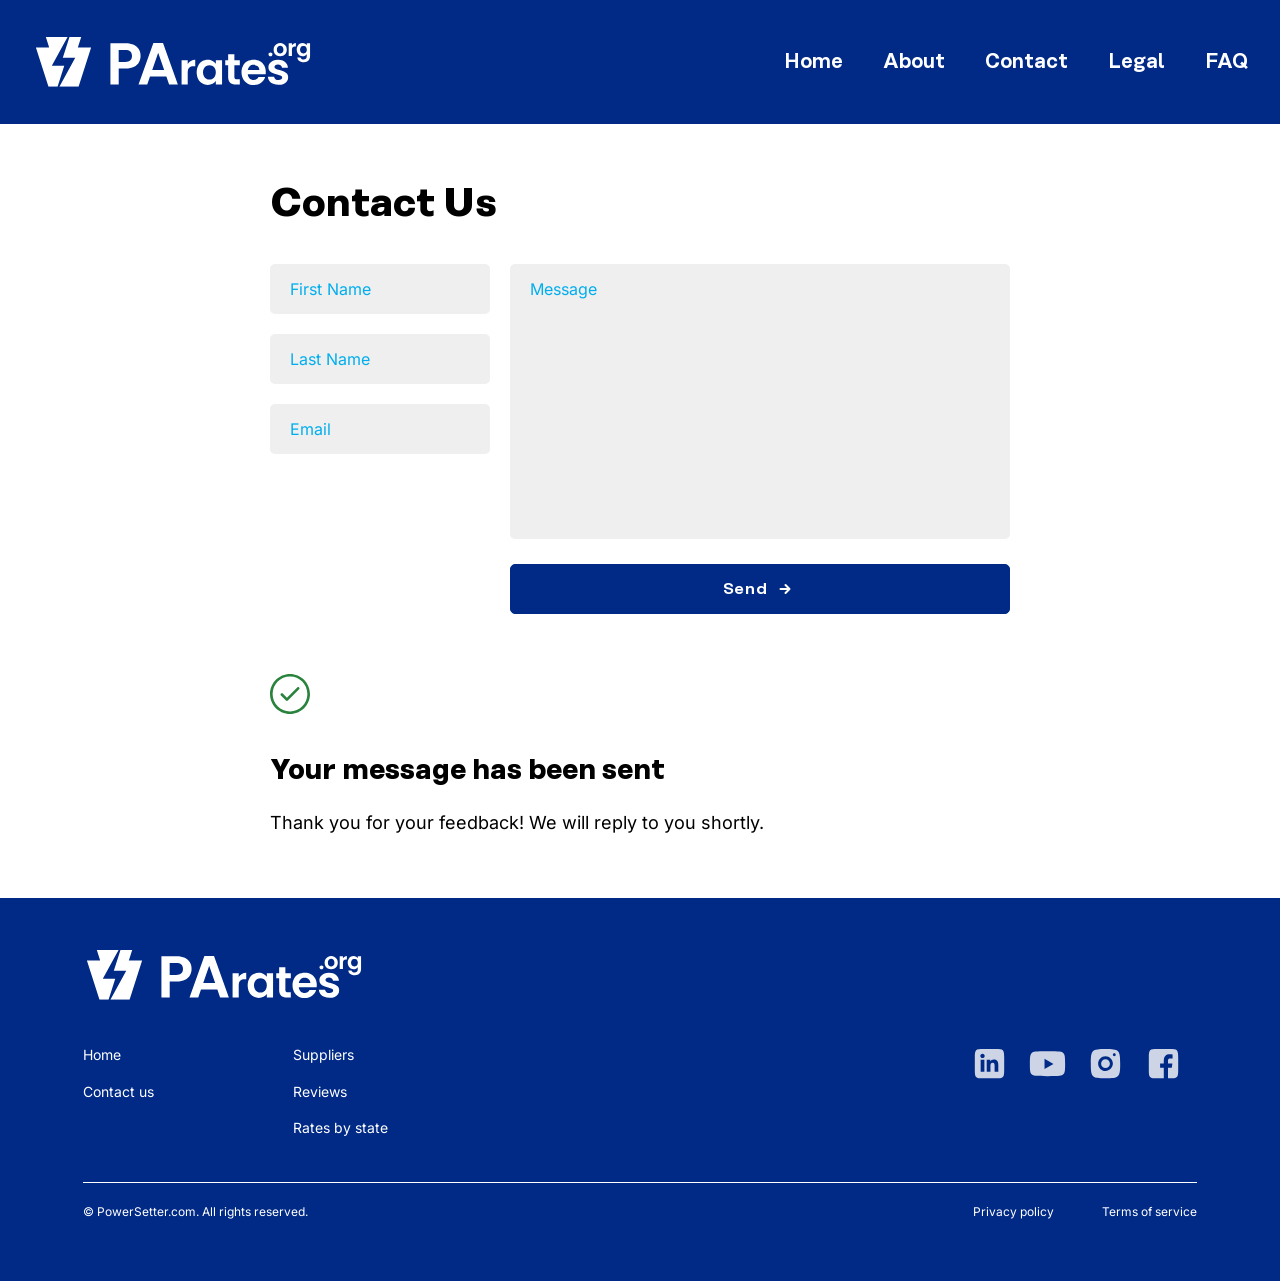
==== dest/contact-us.html @ 23258434 "other pages" ====
<!DOCTYPE html>
<html lang="ru" dir="ltr">
  <head>
    <meta charset="UTF-8">
    <meta name="viewport" content="width=device-width, initial-scale=1.0, maximum-scale=1.0, user-scalable=0">
    <meta name="theme-color" content="#fff">
    <title>Contact Us | PArates</title>
    <link href="styles/app.css" rel="stylesheet">
  </head>
  <body>
    <header class="header">
      <div class="container header__container">
        <div class="header__row"><a class="header__logo" href="./"><img class="header__logo-img" src="img/icons/logo-light.svg" width="174" height="55" alt="Parates"></a>
          <nav class="header__nav" aria-label="Main navigation">
            <ul class="header__nav-list">
              <li class="header__nav-item"><a class="header__nav-link" href="#">Home</a></li>
              <li class="header__nav-item"><a class="header__nav-link" href="#about">About</a></li>
              <li class="header__nav-item"><a class="header__nav-link" href="#contact">Contact</a></li>
              <li class="header__nav-item"><a class="header__nav-link" href="#legal">Legal</a></li>
              <li class="header__nav-item"><a class="header__nav-link" href="#faq">FAQ</a></li>
            </ul>
          </nav>
          <button class="btn btn--reset btn--burger header__burger" aria-label="Toggle menu"></button>
        </div>
        <div class="header__overlay"></div>
      </div>
    </header>
    <div class="page-container container">
      <div class="feedback">
        <h1 class="feedback__title">Contact Us</h1>
        <form class="form feedback__form" action="/.php" method="POST">
          <div class="feedback__form-body">
            <div class="feedback__form-left">
              <label class="input">
                <input class="input__cell" type="text" name="first-name" value="">
                <div class="input__label">First Name</div>
              </label>
              <label class="input">
                <input class="input__cell" type="text" name="last-name" value="">
                <div class="input__label">Last Name</div>
              </label>
              <label class="input">
                <input class="input__cell" type="text" name="email">
                <div class="input__label">Email</div>
              </label>
            </div>
            <div class="feedback__form-right">
              <label class="input">
                <textarea class="input__cell" cols="3" rows="13" name="msg"></textarea>
                <div class="input__label">Message</div>
              </label>
              <button class="btn btn--accent btn--arrow-right" type="submit" aria-label="Send form">Send</button>
            </div>
          </div>
        </form>
        <div class="feedback__status"><img class="feedback__status-icon" src="img/icons/form-status-success.svg" width="40" height="40" alt="Success!">
          <h3 class="feedback__status-title">Your message has been sent</h3>
          <div class="feedback__status-text">Thank you for your feedback! We will reply to you shortly.</div>
        </div>
      </div>
    </div>
    <footer class="footer">
      <div class="container footer__container"><a class="footer__logo" href="#"><img src="img/icons/logo-light.svg" width="174" height="55" alt="Parates"></a>
        <div class="footer__main">
          <div class="footer__col">
            <nav class="footer__nav" aria-label="Main navigation">
              <ul>
                <li><a href="#">Home</a></li>
                <li><a href="#">Suppliers</a></li>
                <li><a href="#">Contact us</a></li>
                <li><a href="#">Reviews</a></li>
                <li><a href="#">Rates by state</a></li>
              </ul>
            </nav>
          </div>
          <div class="footer__col">
            <div class="footer__social social social--light"><a class="social__link social__link--ln" href="#ln" target="_blank" title="Go to LinkedIn"></a><a class="social__link social__link--yb" href="#yb" target="_blank" title="Go to YouTube"></a><a class="social__link social__link--inst" href="#inst" target="_blank" title="Go to Instagram"></a><a class="social__link social__link--fb" href="#fb" target="_blank" title="Go to Facebook"></a></div>
          </div>
        </div>
        <div class="footer__copy">
          <div class="footer__copy-col">
            <p>© PowerSetter.com. All rights reserved.</p>
          </div>
          <div class="footer__copy-col"><a href="privacy-policy.html">Privacy policy</a><a href="terms.html">Terms of service</a></div>
        </div>
      </div>
    </footer>
    <script src="scripts/main.js"></script>
  </body>
</html>
---- dest/styles/app.css ----
:root {
  --color-white-solid: #fff;
  --color-azure-26: #002a86;
  --color-yellow-50-120: rgba(255, 206, 0, 0.12);
  --color-yellow-50-0: rgba(255, 206, 0, 0);
  --color-white--120: rgba(255, 255, 255, 0.12);
  --color-white--360: rgba(255, 255, 255, 0.36);
  --color-white--750: rgba(255, 255, 255, 0.75);
  --color-yellow-50: #ffce00;
  --color-grey-11: #1b1b1b;
  --color-azure-31: #1a3d86;
  --color-white--850: rgba(255, 255, 255, 0.85);
  --color-grey-17: #2b2b2b;
  --color-grey-33: #555;
  --color-grey-96: #f5f5f5;
  --color-grey-91: #e8e8e8;
  --color-azure-26-80: rgba(0, 42, 134, 0.08);
  --color-spring-green-44-100: rgba(58, 166, 85, 0.1);
  --color-spring-green-44: #3aa655;
  --color-grey-40: #666;
  --color-azure-17: #0b1e4b;
  --color-white--920: rgba(255, 255, 255, 0.92);
  --color-black--100: rgba(0, 0, 0, 0.1);
  --color-yellow-50-160: rgba(255, 206, 0, 0.16);
  --color-orange-41: #d19b00;
  --color-white--180: rgba(255, 255, 255, 0.18);
  --color-white--900: rgba(255, 255, 255, 0.9);
  --color-orange-48: #f5b400;
  --resolution-blue: #002a86;
  --green-energy: #3aa655;
  --colorcharcoal: #2b2b2b;
  --keystone-gold: #ffce00;
  --font-family: "Inter", sans-serif;
  --second-family: "Rational Text", sans-serif;
  --third-family: "Rational Display", sans-serif;
}

@font-face {
  font-display: swap;
	font-family: 'Inter';
	font-style: normal;
	font-weight: 400;
	src: url('../fonts/inter/inter-regular.woff2') format('woff2'),
		url('../fonts/inter/inter-regular.ttf') format('truetype');
}

@font-face {
  font-display: swap;
	font-family: 'Inter';
	font-style: normal;
	font-weight: 600;
	src: url('../fonts/inter/inter-semibold.woff2') format('woff2'),
		url('../fonts/inter/inter-semibold.ttf') format('truetype');
}

@font-face {
  font-display: swap;
	font-family: 'Inter';
	font-style: normal;
	font-weight: 700;
	src: url('../fonts/inter/inter-bold.woff2') format('woff2'),
		url('../fonts/inter/inter-bold.ttf') format('truetype');
}

@font-face {
  font-display: swap;
	font-family: 'Rational Text';
	font-style: normal;
	font-weight: 200;
	src: url('../fonts/rational-text/rational-text-extralight.woff2') format('woff2'),
		url('../fonts/rational-text/rational-text-extralight.ttf') format('truetype');
}

@font-face {
  font-display: swap;
	font-family: 'Rational Text';
	font-style: normal;
	font-weight: 300;
	src: url('../fonts/rational-text/rational-text-light.woff2') format('woff2'),
		url('../fonts/rational-text/rational-text-light.ttf') format('truetype');
}

@font-face {
  font-display: swap;
	font-family: 'Rational Text';
	font-style: normal;
	font-weight: 400;
	src: url('../fonts/rational-text/rational-text-book.woff2') format('woff2'),
		url('../fonts/rational-text/rational-text-book.ttf') format('truetype');
}

@font-face {
  font-display: swap;
	font-family: 'Rational Text';
	font-style: normal;
	font-weight: 500;
	src: url('../fonts/rational-text/rational-text-medium.woff2') format('woff2'),
		url('../fonts/rational-text/rational-text-medium.ttf') format('truetype');
}

@font-face {
  font-display: swap;
	font-family: 'Rational Text';
	font-style: normal;
	font-weight: 600;
	src: url('../fonts/rational-text/rational-text-semibold.woff2') format('woff2'),
		url('../fonts/rational-text/rational-text-semibold.ttf') format('truetype');
}

@font-face {
  font-display: swap;
	font-family: 'Rational Display';
	font-style: normal;
	font-weight: 500;
	src: url('../fonts/rational-display/rational-display-medium.woff2') format('woff2'),
		url('../fonts/rational-display/rational-display-medium.ttf') format('truetype');
}

@font-face {
  font-display: swap;
	font-family: 'Rational Display';
	font-style: normal;
	font-weight: 600;
	src: url('../fonts/rational-display/rational-display-semibold.woff2') format('woff2'),
		url('../fonts/rational-display/rational-display-semibold.ttf') format('truetype');
}

@font-face {
  font-display: swap;
	font-family: 'Rational Display';
	font-style: normal;
	font-weight: 700;
	src: url('../fonts/rational-display/rational-display-bold.woff2') format('woff2'),
		url('../fonts/rational-display/rational-display-bold.ttf') format('truetype');
}

html {
  line-height: 1.15;
  -webkit-text-size-adjust: 100%;
}

body {
  margin: 0;
}

h1 {
  font-size: 2em;
  margin: .67em 0;
}

hr {
  box-sizing: content-box;
  height: 0;
  overflow: visible;
}

a {
  background-color: transparent;
}

abbr[title] {
  border-bottom: none;
  text-decoration: underline dotted;
}

b,strong {
  font-weight: bolder;
}

small {
  font-size: 87%;
}

sub,sup {
  font-size: 75%;
  line-height: 0;
  position: relative;
  vertical-align: baseline;
}

sub {
  bottom: -.25em;
}

sup {
  top: -.5em;
}

img {
  border-style: none;
}

button,input,optgroup,select,textarea {
  font-family: inherit;
  font-size: 100%;
  line-height: 1.15;
  margin: 0;
}

button,input {
  overflow: visible;
}

button,select {
  text-transform: none;
}

[type="button"],[type="reset"],[type="submit"],button {
  -webkit-appearance: button;
}

[type="button"]::-moz-focus-inner,[type="reset"]::-moz-focus-inner,[type="submit"]::-moz-focus-inner,button::-moz-focus-inner {
  border-style: none;
  padding: 0;
}

[type="button"]:-moz-focusring,[type="reset"]:-moz-focusring,[type="submit"]:-moz-focusring,button:-moz-focusring {
  outline: 1px dotted ButtonText;
}

fieldset {
  padding: .35em .75em .625em;
}

legend {
  box-sizing: border-box;
  color: inherit;
  display: table;
  max-width: 100%;
  white-space: normal;
  padding: 0;
}

progress {
  vertical-align: baseline;
}

textarea {
  overflow: auto;
}

[type="checkbox"],[type="radio"] {
  box-sizing: border-box;
  padding: 0;
}

[type="number"]::-webkit-inner-spin-button,[type="number"]::-webkit-outer-spin-button {
  height: auto;
}

[type="search"] {
  -webkit-appearance: textfield;
  outline-offset: -2px;
}

[type="search"]::-webkit-search-decoration {
  -webkit-appearance: none;
}

::-webkit-file-upload-button {
  -webkit-appearance: button;
  font: inherit;
}

summary {
  display: list-item;
}

* {
  box-sizing: border-box;
}

details,main {
  display: block;
}

code,kbd,pre,samp {
  font-family: monospace, monospace;
  font-size: 1em;
}

[hidden],template {
  display: none;
}

a,button {
  -webkit-tap-highlight-color: transparent;
}

.link,a {
  text-decoration: underline;
  text-decoration-color: transparent;
  text-underline-offset: 8px;
  transition: .15s;
}

.link:hover,a:hover {
}

body {
  font-family: var(--second-family);
  color: #000;
  font-weight: 400;
  font-size: 16px;
  line-height: 1.3;
  background: #fff;
	/* overflow-x: hidden */
  display: flex;
  flex-direction: column;
  min-height: 100vh;
}

.h1,.h2,.h3,.h4,.h5,h1,h2,h3,h4,h5 {
  color: #000;
  font-family: var(--third-family);
  font-weight: 700;
  margin-top: 0;
}

.h1,h1 {
  font-weight: 600;
  font-size: 26px;
  line-height: 1;
  margin: 0 0 24px;
}

.h2,h2 {
  font-size: 24px;
  line-height: 1.1;
  margin: 0 0 20px;
}

.h3,h3 {
  font-size: 20px;
  line-height: 1.2;
  margin: 0 0 24px;
}

.h4,h4 {
  font-size: 24px;
  line-height: 1.1;
  margin: 0 0 16px;
}

.page-head {
  text-align: center;
  margin-bottom: 32px;
}

.page-head__title {
  font-weight: 700;
  font-size: 24px;
  margin-bottom: 0;
}

.page-head__text {
  font-family: var(--font-family);
  font-size: 14px;
  line-height: 1.8;
  max-width: 700px;
  margin-right: auto;
  margin-bottom: 0;
  margin-left: auto;
  margin-top: 20px;
}

.text,p {
  font-weight: 400;
  font-size: 14px;
  line-height: 1.5;
  margin: 16px 0;
}

ul:not([class]) {
  font-weight: 400;
  font-size: 16px;
  line-height: 1.8;
}

b,strong {
  font-weight: 700;
}

.text-uppercace {
  text-transform: uppercase;
}

.text-center {
  text-align: center;
}

.text-lg-center {
}

.container {
  margin-right: auto;
  margin-left: auto;
  padding: 0 10px;
  max-width: 1178px;
}

.wrapper {
  overflow: hidden;
}

.page-container {
  width: 100%;
  flex: 1 1 auto;
  display: flex;
  flex-direction: column;
}

.main-aside-container {
  margin: 20px 0 80px;
}

.main-block {
  width: 100%;
}

.aside {
  min-width: 212px;
  max-width: 212px;
  margin-left: 102px;
}

.btn {
  font-family: var(--second-family);
  color: var(--color-white-solid);
  font-weight: 600;
  font-size: 13px;
  letter-spacing: 0.04em;
  white-space: nowrap;
  line-height: unset;
  position: relative;
  text-decoration: none;
  background: transparent;
  display: inline-flex;
  align-items: center;
  justify-content: center;
  padding: 0 20px;
  min-height: 50px;
  transition: .2s;
  border-radius: 5px;
  outline: 0;
  cursor: pointer;
  user-select: none;
  border: 1px solid var(--color-white-solid);
}

.btn:hover {
}

.btn--reset {
  margin: 0;
  padding: 0;
  outline: 0;
  border: 0;
  min-height: 1px;
  border-radius: 0;
  background-color: transparent;
  cursor: pointer;
}

.btn--accent {
  color: var(--color-white-solid);
  background: var(--color-azure-26);
  border-color: var(--color-azure-26);
  box-shadow: 0 3px 8px 0 rgba(0, 0, 0, 0);
}

.btn--accent:hover {
}

.btn--accent.btn--arrow-right:after {
  background-image: url('../img/icons/arrow-right-light.svg');
}

.btn--burger:before {
  content: '';
  width: 24px;
  height: 24px;
  min-width: 24px;
  background-repeat: no-repeat;
  background-position: center;
  background-size: contain;
}

.btn--arrow-right:after {
  content: '';
  width: 24px;
  height: 24px;
  min-width: 24px;
  background-repeat: no-repeat;
  background-position: center;
  background-size: contain;
  margin-left: 6px;
}

.btn--burger:before {
  background-image: url('../img/icons/burger.svg');
}

.btns-spacer {
  display: flex;
  flex-wrap: wrap;
  margin-bottom: -12px;
}

.btns-spacer > * {
  margin-right: 12px;
  margin-bottom: 12px;
}

.form__group {
  display: flex;
  flex-wrap: wrap;
  gap: 0 16px;
}

.form__group > * {
  width: calc(50% - 10px);
}

.form__send {
  width: 100%;
  min-height: 64px;
}

.form__footer {
  margin-top: 24px;
}

.input {
  font-family: var(--font-family);
  margin-bottom: 20px;
  display: block;
  position: relative;
}

.input__label {
  color: #999;
  font-weight: 400;
  font-size: 16px;
  line-height: 1.2;
  display: inline-block;
  position: absolute;
  top: 16px;
  left: 20px;
  transition: .2s;
}

.input__cell {
  position: relative;
  font-family: var(--font-family);
  color: #000;
  font-weight: 400;
  font-size: 16px;
  line-height: 1.2;
  background: #efefef;
  border-radius: 5px;
  min-height: 50px;
  padding-right: 20px;
  padding-left: 20px;
  padding-top: 16px;
  width: 100%;
  transition: .2s;
  resize: none;
  border: none;
  outline: none;
}

.input__cell:focus ~ .input__label {
  color: var(--color-azure-26);
  font-size: 10px;
  top: 11px;
}

.input__cell:focus::placeholder {
  color: transparent;
}

textarea.input__cell {
  padding-top: 24px;
}

.input-has-value .input__label {
  color: var(--color-azure-26);
  font-size: 10px;
  top: 11px;
}

.list-reset {
  list-style: none;
  padding: 0;
  margin: 0;
}

.overflow-hidden {
  overflow: hidden;
}

.visibility-hidden {
  visibility: hidden;
}

img {
  display: block;
  max-width: 100%;
  width: auto;
  height: auto;
}

.img-cover {
  position: absolute;
  top: 0;
  left: 0;
  width: 100%;
}

.img-cover--wrap {
  overflow: hidden;
  position: relative;
}

.hide-xl-down {
}

.hide-xl-only {
}

.hide-lg-down {
}

.hide-lg-up {
}

.hide-md-down {
}

.hide-md-up {
}

.hide-sm-down {
}

.hide-sm-only {
}

.social {
  display: flex;
}

.social__link {
  display: inline-flex;
  align-items: center;
  margin-right: 10px;
  opacity: .8;
  transition: .2s;
}

.social__link:hover {
}

.social__link:before {
  content: '';
  background-repeat: no-repeat;
  background-position: center;
  background-size: contain;
  width: 48px;
  height: 48px;
  min-width: 48px;
}

.social__link--ln:before {
}

.social__link--yb:before {
}

.social__link--inst:before {
}

.social__link--fb:before {
}

.social--light .social__link--ln:before {
  background-image: url('../img/icons/social/ln.svg');
}

.social--light .social__link--yb:before {
  background-image: url('../img/icons/social/yb.svg');
}

.social--light .social__link--inst:before {
  background-image: url('../img/icons/social/inst.svg');
}

.social--light .social__link--fb:before {
  background-image: url('../img/icons/social/fb.svg');
}

.section {
  position: relative;
  margin: 20px 0;
}

.section:first-child {
  margin-top: 0;
}

.section:last-child {
  margin-bottom: 20px;
}

.section__head {
  text-align: center;
  margin-bottom: 32px;
}

.section__title {
  margin-bottom: 0;
}

.section__text {
  font-size: 14px;
  margin: 12px 0 0;
}

.section--banner {
  position: relative;
  top: 0;
  left: 50%;
  transform: translateX(-50%);
  width: 100vw;
  overflow: hidden;
  margin-bottom: 0;
}

.section--banner:first-child {
  margin-top: -88px;
}

.section--banner + .section--bg-blue {
  margin-top: 0;
}

.section--bg-blue,.section--bg-gray,.section--bg-yellow {
  padding: 40px 0;
}

.section--bg-blue:before,.section--bg-gray:before,.section--bg-yellow:before {
  content: '';
  width: 100vw;
  height: 100%;
  position: absolute;
  top: 0;
  left: 50%;
  transform: translateX(-50%);
  z-index: -1;
}

.section--bg-blue .section__text,.section--bg-blue .section__title {
  color: #fff;
}

.section--bg-blue:before {
  background: var(--color-azure-26);
}

.section--bg-gray:before {
  background: #f1f1f1;
}

.section--bg-yellow:before {
  background: #ffdb44;
}

.fadeIn {
  animation: fadeIn .2s;
  display: block;
}

@keyframes fadeIn {
  0% {
    opacity: 0;
  }

  100% {
    opacity: 1;
  }
}

.header {
  background: #002A86;
  position: relative;
  z-index: 99;
  padding: 20px 0;
  margin-bottom: 32px;
}

.header__container {
  max-width: 1680px;
}

.header__row {
  display: flex;
  align-items: center;
  justify-content: space-between;
  min-height: 48px;
}

.header__logo {
  display: block;
  min-width: 160px;
  max-width: 160px;
}

.header__nav {
  right: 10px;
  top: 60px;
}

.header__nav-list {
  list-style: none;
  padding: 0;
  margin: 0;
}

.header__nav-item {
  border-bottom: 1px solid rgba(158, 168, 175, .2);
}

.header__nav-item:last-child {
  margin: 0;
  border: none;
}

.header__nav-link {
  color: #000;
  font-weight: 600;
  font-size: 16px;
  display: inline-flex;
  align-items: center;
  min-height: 48px;
}

.header__nav-link:hover {
}

.header__burger {
  width: 40px;
  height: 40px;
}

.header__overlay {
  position: fixed;
  top: 0;
  right: 0;
  bottom: 0;
  left: 0;
  background: rgba(0, 0, 0, .4);
  display: none;
  opacity: 0;
}

.header__overlay.is-show {
}

.header-mobile-menu .header__nav {
}

body.home .header {
  background: transparent;
  margin-bottom: 0;
}

.home-banner {
  padding: 60px 0;
  display: flex;
  flex-direction: column;
  justify-content: flex-end;
}

.home-banner::before {
  content: '';
  width: 100%;
  height: 100%;
  position: absolute;
  top: 0;
  left: 0;
  background: rgba(0, 0, 0, .8);
  z-index: -1;
}

.home-banner__img {
  position: absolute;
  top: 0;
  left: 50%;
  transform: translateX(-50%);
  width: 100%;
  height: 100%;
  object-fit: cover;
  z-index: -2;
}

.home-banner__body {
  padding-top: 88px;
}

.home-banner__caption {
  font-family: var(--third-family);
  color: var(--color-white-solid);
  font-weight: 600;
  font-size: 12px;
  letter-spacing: 0.09em;
  text-transform: uppercase;
  text-align: center;
  margin-bottom: 8px;
}

.home-banner__caption span {
  color: var(--color-yellow-50);
}

.home-banner__title {
  color: var(--color-white-solid);
  text-align: center;
  max-width: 710px;
  margin: 0 auto;
}

.home-banner__title span {
  color: var(--color-yellow-50);
}

.home-banner__text {
  font-family: var(--third-family);
  color: var(--color-white-solid);
  font-weight: 600;
  font-size: 16px;
  text-align: center;
  margin: 32px 0 0;
}

.home-banner__text span {
  color: var(--color-yellow-50);
}

.home-banner__form {
  background: var(--color-white-solid);
  border-radius: 14px;
  padding: 16px 20px 20px;
  max-width: 440px;
  margin: 60px auto 0;
}

.home-banner__form .input {
  width: 100%;
  margin: 0;
}

.home-banner__form-group {
  display: flex;
}

.home-banner__form-input {
  border-radius: 14px 0 0 14px;
}

.home-banner__form-submit {
  font-size: 16px;
  letter-spacing: 0.03em;
  border-radius: 0 14px 14px 0;
  padding: 0 16px;
}

.home-banner__form-caption {
  font-weight: 300;
  font-size: 13px;
  line-height: 1.5;
  text-align: center;
  max-width: 333px;
  margin: 18px auto 0;
}

.home-steps {
  font-family: var(--second-family);
}

.home-steps__wrapper {
  position: relative;
  background: var(--color-white-solid);
  padding: 24px;
  border-radius: 14px;
}

.home-steps__wrapper::before {
  content: '';
  width: 2px;
  background-position: center;
  background-repeat: repeat;
  background-size: contain;
  background: url('../img/content/home-steps/line-vertical.svg');
  position: absolute;
  left: 50%;
  top: 24px;
  bottom: 24px;
  transform: translateX(-50%);
  z-index: 1;
}

.home-steps__row {
  display: flex;
  flex-wrap: wrap;
  margin-right: -24px;
  margin-left: -24px;
  margin-bottom: -32px;
}

.home-steps__card {
  position: relative;
  z-index: 1;
  width: 100%;
  padding: 0 24px;
  margin-bottom: 32px;
}

.home-steps__card-inner {
  background: #f4f4f4;
  border-radius: 10px;
  height: 100%;
  padding: 10px 10px 10px 20px;
  display: flex;
  align-items: center;
}

.home-steps__card-icon--wrap {
  min-width: 36px;
  max-width: 36px;
  margin-right: 20px;
}

.home-steps__card-name {
  font-family: var(--third-family);
  font-weight: 600;
  font-size: 18px;
  line-height: 1;
}

.home-steps__card-text {
  font-size: 16px;
  margin-top: 8px;
}

.home-warning {
  font-family: var(--second-family);
  background: var(--color-yellow-50);
  border-radius: 28px;
  padding: 24px 32px;
  display: flex;
  align-items: center;
  justify-content: space-between;
  margin-top: 16px;
  max-width: 720px;
  margin-right: auto;
  margin-left: auto;
}

.home-warning__info {
  max-width: 540px;
}

.home-warning__name {
  font-family: var(--third-family);
  font-weight: 600;
  font-size: 18px;
  margin: 0;
}

.home-warning__text {
  font-size: 16px;
  margin: 16px 0 0;
}

.home-warning__img--wrap {
  min-width: 60px;
  max-width: 60px;
  margin-left: 32px;
}

.home-partners {
  overflow: hidden;
}

.home-partners__row {
  display: flex;
  flex-wrap: wrap;
  justify-content: center;
  margin-right: -10px;
  margin-left: -10px;
  margin-bottom: -48px;
  padding: 0 20px;
}

.home-partners__img {
  max-height: 100%;
  height: 100%;
  object-fit: contain;
}

.home-partners__img--wrap {
  width: 50%;
  max-height: 56px;
  padding: 0 10px;
  margin-bottom: 48px;
}

.home-benefits__row {
  display: flex;
  flex-wrap: wrap;
  margin-right: -10px;
  margin-left: -10px;
  margin-bottom: -12px;
}

.home-benefits__card {
  width: 100%;
  padding: 0 10px;
  margin-bottom: 12px;
}

.home-benefits__card-inner {
  background: var(--color-white-solid);
  border: 1px solid var(--color-grey-91);
  border-radius: 12px;
  padding: 20px;
  height: 100%;
  display: flex;
  align-items: flex-start;
}

.home-benefits__card-icon {
  min-width: 36px;
  max-width: 36px;
}

.home-benefits__card-icon--wrap {
  background: var(--color-azure-26-80);
  border-radius: 12px;
  display: flex;
  align-items: center;
  justify-content: center;
  margin-right: 20px;
  width: 52px;
  height: 52px;
  min-width: 52px;
}

.home-benefits__card-name {
  font-family: var(--third-family);
  font-weight: 600;
  font-size: 18px;
}

.home-benefits__card-text {
  font-weight: 400;
  font-size: 16px;
  margin: 8px 0 0;
}

.home-reviews__row {
  display: flex;
  flex-wrap: wrap;
  justify-content: center;
  margin-right: -10px;
  margin-left: -10px;
  margin-bottom: -20px;
}

.home-reviews__card {
  width: 100%;
  padding: 0 10px;
  margin-bottom: 20px;
}

.home-reviews__card-head {
  display: flex;
  gap: 8px;
  align-items: center;
  margin-bottom: 8px;
  padding-left: 44px;
}

.home-reviews__card-body {
  display: flex;
  align-items: flex-start;
}

.home-reviews__card-name {
  font-weight: 600;
  font-size: 16px;
}

.home-reviews__card-rating {
  min-width: 84px;
  max-width: 84px;
}

.home-reviews__card-ava {
  width: 100%;
  height: 100%;
  object-fit: cover;
}

.home-reviews__card-ava--wrap {
  min-width: 32px;
  max-width: 32px;
  height: 32px;
  border-radius: 10px;
  margin-right: 12px;
  background-image: url('../img/icons/no-avatar.png');
  background-position: center;
  background-repeat: no-repeat;
  background-size: 20px;
}

.home-reviews__card-content {
  background: #f1f1f1;
  border-radius: 14px;
  padding: 16px 32px 16px 12px;
}

.home-reviews__card-text {
  font-size: 16px;
}

.home-feedback {
  display: flex;
  align-items: flex-start;
  margin-top: 32px;
}

.home-feedback__img {
  transform: rotate(-8deg);
  min-width: 232px;
  max-width: 232px;
  margin: 0 auto;
}

.home-feedback__img--wrap {
  margin-top: 8px;
  transform: translateX(-50px);
  width: 100%;
  display: none;
}

.home-feedback__form {
  border-radius: 20px;
  margin-left: auto;
  margin-right: auto;
  width: 100%;
  max-width: 720px;
  overflow: hidden;
}

.home-feedback__form-body {
  background: var(--color-white-solid);
  padding: 24px;
  display: flex;
  flex-wrap: wrap;
  gap: 0 16px;
}

.home-feedback__form-body > * {
  flex: 1 1 240px;
}

.home-feedback__form-footer {
  background: #f4f4f4;
  padding: 20px;
  display: flex;
}

.home-feedback__form-footer .btn {
  font-size: 16px;
  border-radius: 14px;
  letter-spacing: 0.03em;
  margin-left: auto;
}

.home-faq__card {
  background: #f1f1f1;
  border-radius: 14px;
  padding: 28px 32px;
  margin-bottom: 12px;
}

.home-faq__card:last-child {
  margin: 0;
}

.home-faq__card-btn {
  font-family: var(--third-family);
  color: var(--color-azure-26);
  font-weight: 600;
  font-size: 18px;
  width: 100%;
  display: flex;
  justify-content: space-between;
}

.home-faq__card-btn:after {
  content: '';
  width: 20px;
  height: 20px;
  min-width: 20px;
  background: url('../img/icons/home-faq-chevron.svg') no-repeat center / contain;
  margin-left: 32px;
  transition: .2s;
}

.home-faq__card-btn:hover {
}

.home-faq__card-btn[aria-expanded="true"]:after {
  transform: rotate(180deg);
}

.home-faq__card-btn[aria-expanded="true"] ~ .home-faq__card-content {
  margin-top: 28px;
}

.home-faq__card-content {
  height: 0;
  transition: .2s;
  overflow: hidden;
}

.home-faq__card-content > * {
  margin: 20px 0;
}

.home-faq__card-content > *:last-child {
  margin-bottom: 0;
}

.home-faq__card-content > *:first-child {
  margin-top: 0;
}

.feedback {
  width: 100%;
  max-width: 740px;
}

.feedback__title {
  font-weight: 700;
  font-size: 24px;
  margin-bottom: 32px;
}

.feedback__form-body {
}

.feedback__form-left {
}

.feedback__form-right {
  width: 100%;
}

.feedback__form .input__label {
  color: #00aeed;
}

.feedback__form .input__cell:focus ~ .input__label {
  color: #00aeed;
}

.feedback__form .btn {
  font-weight: 600;
  font-size: 16px;
  width: 100%;
}

.feedback__form ~ .feedback__status {
  margin-top: 60px;
}

.feedback__status {
  font-family: var(--font-family);
}

.feedback__status-icon {
  width: 40px;
  margin-bottom: 40px;
}

.feedback__status-title {
  font-weight: 700;
  font-size: 28px;
  margin: 0;
}

.feedback__status-text {
  font-weight: 400;
  font-size: 18px;
  line-height: 1.67;
  margin: 20px 0 0;
}

.textarea {
  font-family: var(--font-family);
  margin-right: auto;
  margin-left: auto;
}

.textarea .h1,.textarea h1 {
  font-family: var(--third-family);
  font-weight: 700;
  font-size: 24px;
  margin-bottom: 32px;
}

.textarea .h2,.textarea h2 {
  font-family: var(--third-family);
  font-weight: 700;
  font-size: 18px;
  margin-top: 32px;
}

.textarea .h5,.textarea h5 {
  font-family: var(--font-family);
  font-weight: 600;
  font-size: 16px;
  margin-top: 32px;
  margin-bottom: 10px;
}

.textarea p {
  font-weight: 400;
  font-size: 14px;
  line-height: 1.8;
  margin: 10px 0;
}

.textarea p big {
  font-weight: 400;
  font-size: 18px;
  line-height: 1.67;
}

.textarea p a {
  color: #000;
  text-decoration: underline;
  text-decoration-thickness: 1px;
  text-underline-offset: 4px;
  word-wrap: break-word;
}

.textarea p a:hover {
}

.textarea ul {
  margin: 10px 0;
  padding-left: 16px;
}

.textarea ul li {
  font-weight: 400;
  font-size: 14px;
  line-height: 1.8;
  margin: 0 0 10px;
}

.textarea ul li:last-child {
  margin: 0;
}

.textarea > *:last-child {
  margin-bottom: 0;
}

.textarea > *:first-child {
  margin-top: 0;
}

.footer {
  font-family: var(--font-family);
  background: var(--color-azure-26);
  padding: 40px 0;
  margin-top: 32px;
}

.footer__logo {
  display: none;
  min-width: 226px;
  max-width: 226px;
  margin-bottom: 40px;
}

.footer__main {
}

.footer__col {
  margin-bottom: 40px;
}

.footer__col:last-child {
  margin: 0;
}

.footer__nav {
  max-width: 700px;
}

.footer__nav ul {
  list-style: none;
  padding: 0;
  margin: 0 -10px;
  display: flex;
  flex-wrap: wrap;
  justify-content: flex-end;
}

.footer__nav ul li {
  width: 50%;
  padding: 0 10px;
}

.footer__nav ul a {
  color: var(--color-white-solid);
  font-weight: 400;
  font-size: 14px;
  line-height: 1.8;
}

.footer__nav ul a:hover {
}

.footer__copy {
  display: flex;
  flex-wrap: wrap;
  align-items: center;
  justify-content: space-between;
  gap: 10px 20px;
  margin-top: 40px;
  padding-top: 20px;
  border-top: 1px solid var(--color-white-solid);
}

.footer__copy-col {
  display: flex;
  gap: 10px 48px;
}

.footer__copy-col a:not([class]),.footer__copy-col p:not([class]) {
  color: #999;
  font-size: 12px;
  margin: 0;
}

.footer__copy-col a:not([class]):hover {
}

body.home .footer {
  margin-top: 0;
}

.about-us {
  font-family: var(--font-family);
}

.about-us__title {
  font-weight: 700;
  font-size: 24px;
  margin-bottom: 32px;
}

.about-us__container {
}

.about-us__main {
  width: 100%;
  margin-right: auto;
  margin-left: auto;
}

.about-us__info p {
  font-weight: 400;
  font-size: 14px;
  line-height: 1.8;
  margin: 10px 0;
}

.about-us__info p a {
  color: #00aeed;
  text-decoration: none;
}

.about-us__info p a:hover {
}

.about-us__info > *:last-child {
  margin-bottom: 0;
}

.about-us__info > *:first-child {
  margin-top: 0;
}

.about-us__aside {
  margin: 32px 0 0;
}

.about-us__aside-title {
  font-weight: 600;
  font-size: 16px;
  line-height: 1.5;
  margin-bottom: 20px;
}

.about-us__aside-list {
  list-style: none;
  padding: 0;
  margin: 0;
}

.about-us__aside-list li {
  font-weight: 400;
  font-size: 14px;
  line-height: 1.8;
  margin-bottom: 10px;
}

.about-us__aside-list li:last-child {
  margin: 0;
}

.about-us__aside-list li a {
  color: #00aeed;
  text-decoration: none;
}

.about-us__aside-list li a:hover {
}

.contact-us {
}

.companies {
}

.companies__row {
  display: flex;
  flex-wrap: wrap;
}

.companies__card {
  flex: 1 1 350px;
  padding: 0 10px;
  margin-bottom: 20px;
}

.companies__card-inner {
  color: #000;
  background: #f6f7f9;
  height: 100%;
  border-radius: 10px;
  overflow: hidden;
  display: block;
  padding: 32px 20px 24px;
}

.companies__card-inner:hover .companies__card-btn {
  transform: translateX(12px);
}

.companies__card-logo {
  mix-blend-mode: multiply;
}

.companies__card-logo--wrap {
  max-width: 180px;
  margin: 0 0 24px;
}

.companies__card-text {
  font-family: var(--font-family);
  color: #000;
  font-size: 14px;
  line-height: 1.8;
}

.companies__card-btn {
  margin-top: 16px;
}

.companies__card-btn:after {
  margin-left: 0;
  background-image: url('../img/icons/arrow-right-blue.svg');
}

.blog {
}

.blog__row {
  display: flex;
  flex-wrap: wrap;
}

.post-card {
  flex: 1 1 350px;
  padding: 0 10px;
  margin-bottom: 20px;
}

.post-card__inner {
  color: #000;
  background: #f6f7f9;
  height: 100%;
  border-radius: 10px;
  overflow: hidden;
  display: block;
}

.post-card__inner:hover .post-card__img {
  transform: scale(1.05);
}

.post-card__inner:hover .post-card__name {
}

.post-card__img {
  position: absolute;
  top: 0;
  left: 0;
  transition: .2s ease;
}

.post-card__img--wrap {
  position: relative;
  padding-top: 56%;
  overflow: hidden;
}

.post-card__info {
  padding: 20px;
}

.post-card__name {
  font-family: var(--font-family);
  font-weight: 600;
  font-size: 16px;
  margin: 0;
  transition: .2s;
}

.post-card__text {
  font-family: var(--font-family);
  color: #000;
  font-weight: 400;
  font-size: 14px;
  line-height: 1.8;
  margin: 16px 0 0;
}

.article {
  font-family: var(--font-family);
}

.article .article__title {
  font-family: var(--second-family);
  font-weight: 700;
  font-size: 24px;
  margin-bottom: 32px;
}

.article .article__content {
  margin-right: auto;
  margin-left: auto;
}

.article .article__content .h2,.article .article__content h2 {
  font-family: var(--third-family);
  font-weight: 700;
  font-size: 18px;
  margin-top: 32px;
}

.article .article__content .h5,.article .article__content h5 {
  font-family: var(--third-family);
  font-weight: 600;
  font-size: 16px;
  margin-top: 32px;
  margin-bottom: 10px;
}

.article .article__content p {
  font-weight: 400;
  font-size: 14px;
  line-height: 1.8;
  margin: 10px 0;
}

.article .article__content p big {
  font-weight: 400;
  font-size: 18px;
  line-height: 1.67;
}

.article .article__content p a {
  color: #000;
  text-decoration: underline;
  text-decoration-thickness: 1px;
  text-underline-offset: 4px;
  word-wrap: break-word;
}

.article .article__content p a:hover {
}

.article .article__content ul {
  margin: 10px 0;
  padding-left: 16px;
}

.article .article__content ul li {
  font-weight: 400;
  font-size: 14px;
  line-height: 1.8;
  margin: 0 0 10px;
}

.article .article__content ul li:last-child {
  margin: 0;
}

.article .article__content > *:last-child {
  margin-bottom: 0;
}

.article .article__content > *:first-child {
  margin-top: 0;
}

.page-error {
  flex: 1;
  text-align: center;
  display: flex;
  flex-direction: column;
  justify-content: center;
}

.page-error__title {
  font-weight: 700;
  font-size: 80px;
}

.page-error__caption {
  font-family: var(--second-family);
  font-weight: 600;
  font-size: 28px;
  margin-top: -24px;
}

.page-error__text {
  font-family: var(--second-family);
  font-weight: 500;
  font-size: 20px;
  margin: 24px 0 0;
}

@media (min-width: 480px) {
  .page-head {
    margin-bottom: 40px;
  }

  .container {
    padding: 0 32px;
  }

  .hide-sm-only {
    display: none;
  }

  .section {
    margin: 30px 0;
  }

  .section:last-child {
    margin-bottom: 60px;
  }

  .section__text {
    font-size: 18px;
  }

  .section--banner {
    margin-bottom: 0;
  }

  .section--banner + .section--bg-blue {
    margin-top: 0;
  }

  .section--bg-blue,.section--bg-gray,.section--bg-yellow {
    padding: 60px 0;
  }

  .header {
    margin-bottom: 40px;
  }

  .header__nav {
    right: 32px;
  }

  .home-banner__caption {
    font-size: 14px;
  }

  .home-banner__form-submit {
    padding: 0 28px;
  }

  .home-warning {
    margin-top: 20px;
  }

  .home-warning__img--wrap {
    min-width: 84px;
    max-width: 84px;
  }

  .home-partners__img--wrap {
    width: 33.3%;
  }

  .home-reviews__row {
    margin-bottom: -32px;
  }

  .home-reviews__card {
    margin-bottom: 32px;
  }

  .home-reviews__card-content {
    padding: 16px 48px 16px 12px;
  }

  .feedback__title {
    margin-bottom: 40px;
  }

  .textarea .h1,.textarea h1 {
    margin-bottom: 40px;
  }

  .textarea .h2,.textarea h2 {
    margin-top: 40px;
  }

  .textarea .h5,.textarea h5 {
    margin-top: 40px;
  }

  .footer {
    margin-top: 40px;
  }

  .about-us__title {
    margin-bottom: 40px;
  }

  .companies__card-inner {
    padding: 32px 20px;
  }

  .article .article__title {
    margin-bottom: 40px;
  }

  .article .article__content .h2,.article .article__content h2 {
    margin-top: 40px;
  }

  .article .article__content .h5,.article .article__content h5 {
    margin-top: 40px;
  }

  .page-error__title {
    font-size: 100px;
  }

  .page-error__caption {
    font-size: 32px;
  }

  .page-error__text {
    font-size: 22px;
  }
}

@media (min-width: 768px) {
  .h1,h1 {
    font-size: 40px;
  }

  .h2,h2 {
    font-size: 28px;
  }

  .form__footer {
    margin-top: 32px;
  }

  .hide-md-up {
    display: none;
  }

  .home-partners__row {
    padding: 0 48px;
  }

  .home-partners__img--wrap {
    width: 20%;
  }

  .home-benefits__row {
    margin-bottom: -20px;
  }

  .home-benefits__card {
    width: 50%;
    margin-bottom: 20px;
  }

  .home-benefits__card-inner {
    min-height: 184px;
  }

  .home-reviews__card {
    width: 50%;
  }

  .feedback__form-body {
    display: flex;
    align-items: flex-start;
  }

  .feedback__form-left {
    min-width: 220px;
    max-width: 220px;
    margin-right: 20px;
  }

  .footer {
    padding: 52px 0 60px;
  }

  .footer__logo {
    display: block;
    min-width: 300px;
    max-width: 300px;
  }

  .footer__main {
    display: flex;
    align-items: flex-start;
    justify-content: space-between;
    margin-right: -20px;
    margin-left: -20px;
  }

  .footer__col {
    padding: 0 20px;
    margin-bottom: 0;
  }

  .footer__nav ul {
    margin: 0 -10px -8px;
  }

  .footer__nav ul li {
    margin-bottom: 8px;
  }

  .footer__copy-col a:not([class]),.footer__copy-col p:not([class]) {
    color: var(--color-white-solid);
  }

  .about-us__container {
    display: flex;
    align-items: flex-start;
  }

  .about-us__aside {
    min-width: 225px;
    max-width: 225px;
    margin: 0 0 0 20px;
  }
}

@media (min-width: 992px) {
  .link:hover,a:hover {
    color: #0236a6;
  }

  .text-lg-center {
    text-align: center;
  }

  .main-aside-container {
    display: flex;
    flex-wrap: nowrap;
    margin: 40px 0 120px;
  }

  .hide-lg-up {
    display: none;
  }

  .social__link:hover {
    opacity: 1;
  }

  .section__head {
    margin-bottom: 24px;
  }

  .section--banner:first-child {
    margin-top: -108px;
  }

  .header__row {
    min-height: 68px;
  }

  .header__logo {
    min-width: 226px;
    max-width: 226px;
  }

  .header__nav {
    right: auto;
    top: auto;
  }

  .header__nav-list {
    display: flex;
    align-items: center;
  }

  .header__nav-item {
    margin: 0 40px 0 0;
    border-bottom: none;
  }

  .header__nav-link {
    color: var(--color-white-solid);
    font-size: 20px;
    min-height: 1px;
  }

  .header__nav-link:hover {
    color: rgba(255, 255, 255, .7);
  }

  .header__burger {
    display: none;
  }

  .home-banner {
    min-height: 582px;
  }

  .home-banner__body {
    padding-top: 40px;
  }

  .home-banner__text {
    margin: 20px 0 0;
  }

  .home-banner__form {
    margin: 24px auto 0;
  }

  .home-steps__wrapper {
    padding: 12px;
    border-radius: 10px;
  }

  .home-steps__wrapper::before {
    height: 3px;
    width: auto;
    background: url('../img/content/home-steps/line-horizontal.svg');
    left: 36px;
    right: 36px;
    top: 50%;
    bottom: auto;
    transform: translateY(-50%);
  }

  .home-steps__card {
    width: 33.3%;
  }

  .home-faq__card-btn:hover {
    color: #0236a6;
  }

  .textarea p a:hover {
    text-decoration-color: transparent;
  }

  .footer__nav ul a:hover {
    color: rgba(255, 255, 255, .7);
  }

  .footer__copy-col a:not([class]):hover {
    color: rgba(255, 255, 255, .7);
  }

  .article .article__content p a:hover {
    text-decoration-color: transparent;
  }
}

@media (min-width: 1160px) {
  .h1,h1 {
    font-size: 52px;
  }

  .h2,h2 {
    font-size: 32px;
  }

  .h3,h3 {
    font-size: 24px;
  }

  .page-head {
    margin-bottom: 60px;
  }

  .page-head__title {
    font-size: 40px;
  }

  .text,p {
    font-size: 16px;
  }

  .aside {
    min-width: 282px;
    max-width: 282px;
    margin-left: 128px;
  }

  .btn:hover {
    color: #fff;
    background: #412920;
    border-color: #412920;
  }

  .btn--accent:hover {
    color: var(--color-white-solid);
    background: #0236a6;
    border-color: #0236a6;
    box-shadow: 0 3px 8px 0 rgba(0, 0, 0, 0.24);
  }

  .hide-xl-only {
    display: none;
  }

  .section {
    margin: 50px 0;
  }

  .section:last-child {
    margin-bottom: 100px;
  }

  .section__head {
    margin-bottom: 40px;
  }

  .section__text {
    font-size: 20px;
  }

  .section--banner {
    margin-bottom: 0;
  }

  .section--banner:first-child {
    margin-top: -124px;
  }

  .section--banner + .section--bg-blue {
    margin-top: 0;
  }

  .section--bg-blue,.section--bg-gray,.section--bg-yellow {
    padding: 100px 0;
  }

  .header {
    margin-bottom: 60px;
  }

  .header__row {
    min-height: 84px;
  }

  .header__logo {
    min-width: 282px;
    max-width: 282px;
  }

  .home-banner {
    min-height: 732px;
    padding: 120px 0;
  }

  .home-banner__body {
    padding-top: 60px;
  }

  .home-banner__caption {
    font-size: 16px;
    margin-bottom: 12px;
  }

  .home-banner__text {
    font-size: 24px;
    margin: 24px 0 0;
  }

  .home-banner__form {
    margin: 40px auto 0;
  }

  .home-steps {
    position: relative;
    max-width: 1400px;
    width: 100vw;
    left: 50%;
    transform: translateX(-50%);
    padding: 0 32px;
  }

  .home-steps__wrapper {
    padding: 20px;
    border-radius: 28px;
  }

  .home-steps__row {
    margin-right: -36px;
    margin-left: -36px;
  }

  .home-steps__card {
    padding: 0 36px;
  }

  .home-steps__card-inner {
    border-radius: 28px;
    padding: 20px 20px 20px 32px;
  }

  .home-steps__card-icon--wrap {
    min-width: 52px;
    max-width: 52px;
    margin-right: 28px;
  }

  .home-steps__card-name {
    font-size: 24px;
  }

  .home-steps__card-text {
    font-size: 20px;
  }

  .home-warning {
    padding: 32px 40px 32px 48px;
    margin-top: 28px;
    max-width: 840px;
  }

  .home-warning__name {
    font-weight: 700;
    font-size: 28px;
  }

  .home-warning__text {
    font-size: 20px;
  }

  .home-partners__row {
    margin-right: -36px;
    margin-left: -36px;
    padding: 0 32px;
  }

  .home-partners__img--wrap {
    padding: 0 36px;
  }

  .home-benefits__card-inner {
    border-radius: 14px;
    padding: 24px;
  }

  .home-benefits__card-name {
    font-weight: 700;
    font-size: 28px;
  }

  .home-benefits__card-text {
    font-weight: 500;
    font-size: 18px;
  }

  .home-reviews__card-head {
    padding-left: 56px;
  }

  .home-reviews__card-rating {
    min-width: 100px;
    max-width: 100px;
  }

  .home-reviews__card-ava--wrap {
    min-width: 40px;
    max-width: 40px;
    height: 40px;
    margin-right: 16px;
    background-size: 24px;
  }

  .home-reviews__card-content {
    padding: 20px 52px 20px 16px;
  }

  .home-reviews__card-text {
    font-size: 18px;
  }

  .home-feedback {
    margin-top: 64px;
    position: relative;
    max-width: 1400px;
    width: 100vw;
    left: 50%;
    transform: translateX(-50%);
    padding: 0 32px;
  }

  .home-feedback__img--wrap {
    display: block;
  }

  .home-feedback__form {
    margin-right: 0;
    max-width: 690px;
    min-width: 690px;
  }

  .home-feedback__form-footer {
    padding: 20px 24px;
  }

  .home-faq__card {
    padding: 32px 40px;
    margin-bottom: 16px;
  }

  .home-faq__card-btn {
    font-size: 22px;
  }

  .home-faq__card-btn:after {
    width: 24px;
    height: 24px;
    min-width: 24px;
  }

  .feedback {
    margin-right: auto;
    margin-left: auto;
  }

  .feedback__title {
    font-size: 40px;
  }

  .textarea {
    max-width: 670px;
  }

  .textarea .h1,.textarea h1 {
    font-size: 40px;
  }

  .textarea .h2,.textarea h2 {
    font-size: 28px;
  }

  .footer {
    margin-top: 60px;
  }

  .about-us__title {
    font-size: 40px;
  }

  .about-us__container {
    margin-right: -345px;
  }

  .about-us__main {
    min-width: 670px;
    max-width: 670px;
  }

  .about-us__info p a:hover {
    color: #0236a6;
  }

  .about-us__aside {
    min-width: 325px;
    max-width: 325px;
  }

  .about-us__aside-list li a:hover {
    color: #0236a6;
  }

  .companies {
    position: relative;
    max-width: 1400px;
    width: 100vw;
    left: 50%;
    transform: translateX(-50%);
    padding: 0 32px;
  }

  .blog {
    position: relative;
    max-width: 1400px;
    width: 100vw;
    left: 50%;
    transform: translateX(-50%);
    padding: 0 32px;
  }

  .post-card__inner:hover .post-card__name {
    color: #0236a6;
  }

  .article .article__title {
    font-size: 40px;
  }

  .article .article__content {
    max-width: 670px;
  }

  .article .article__content .h2,.article .article__content h2 {
    font-size: 28px;
  }

  .page-error__title {
    font-size: 128px;
  }

  .page-error__caption {
    font-size: 48px;
  }

  .page-error__text {
    font-size: 24px;
  }
}

@media (max-width: 1178px) {
  .section--banner {
    width: auto;
    left: 0;
    transform: none;
    margin-right: -32px;
    margin-left: -32px;
    padding: 0 32px;
  }
}

@media (max-width: 479px) {
  .section--banner {
    margin-right: -10px;
    margin-left: -10px;
    padding: 0 10px;
  }

  .hide-sm-down {
    display: none;
  }
}

@media (max-width: 374px) {
  .home-banner__form .input__label {
    top: 18px;
    font-size: 12px;
  }
}

@media (max-width: 991px) {
  .aside {
    display: none;
  }

  .hide-lg-down {
    display: none;
  }

  .header__nav {
    display: none;
    opacity: 0;
    position: absolute;
    padding: 8px 24px;
    background: #fff;
    width: 160px;
    border-radius: 10px;
    transform: translateY(8px);
    z-index: 100;
  }

  .header__burger {
    z-index: 100;
  }

  .header__overlay.is-show {
    display: block;
    animation: fadeIn .2s forwards;
  }

  .header-mobile-menu .header__nav {
    display: block;
    animation: fadeIn .2s forwards;
  }
}

@media (max-width: 1159px) {
  .hide-xl-down {
    display: none;
  }
}

@media (max-width: 767px) {
  .hide-md-down {
    display: none;
  }

  .feedback__title {
    text-align: center;
  }

  .about-us__title {
    text-align: center;
  }
}
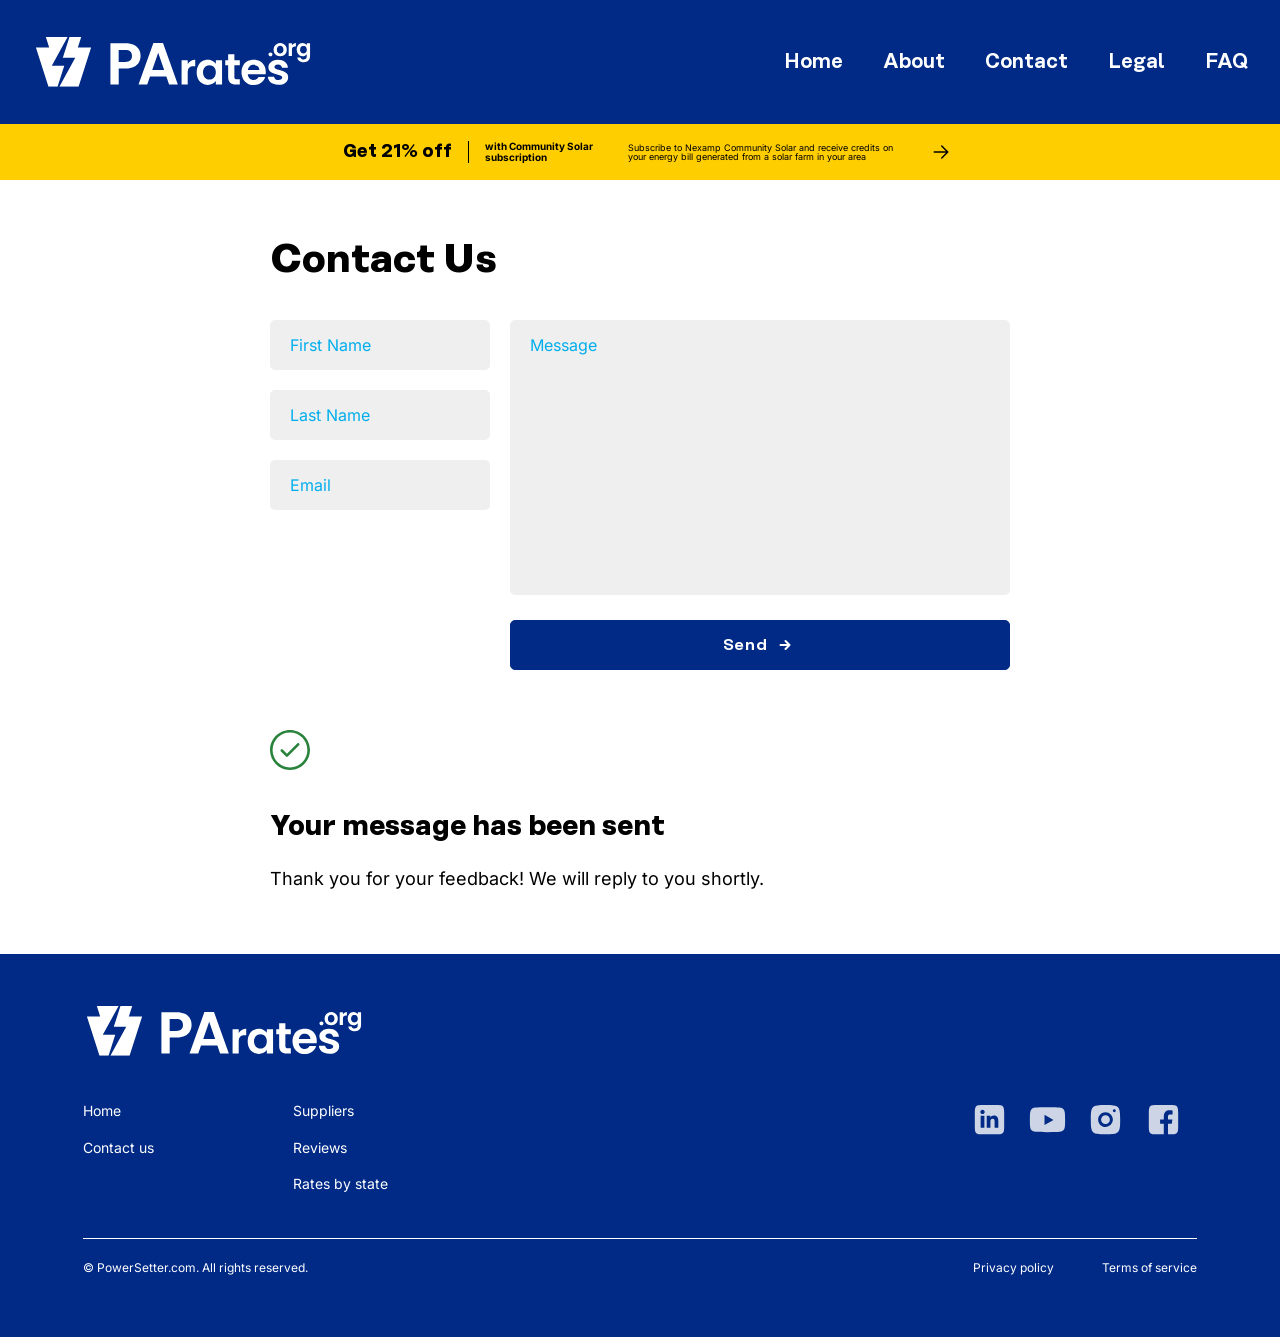
==== commit 2a0fbf94: "other pages" ====
--- a/dest/contact-us.html
+++ b/dest/contact-us.html
@@ -25,6 +25,15 @@
         <div class="header__overlay"></div>
       </div>
     </header>
+    <div class="panel-offer">
+      <div class="panel-offer__container">
+        <div class="panel-offer__info">
+          <div class="panel-offer__title">Get 21% off</div>
+          <div class="panel-offer__caption">with Community Solar <br /> subscription</div>
+        </div>
+        <div class="panel-offer__text">Subscribe to Nexamp Community Solar and receive credits on your energy bill generated from a solar farm in your area</div><a class="btn btn--reset btn--arrow-right" href="#" title="Go"> </a>
+      </div>
+    </div>
     <div class="page-container container">
       <div class="feedback">
         <h1 class="feedback__title">Contact Us</h1>
--- a/dest/styles/app.css
+++ b/dest/styles/app.css
@@ -448,9 +448,6 @@
   border: 1px solid var(--color-white-solid);
 }
 
-.btn:hover {
-}
-
 .btn--reset {
   margin: 0;
   padding: 0;
@@ -499,6 +496,10 @@
 
 .btn--burger:before {
   background-image: url('../img/icons/burger.svg');
+}
+
+.btn--arrow-right:after {
+  background-image: url('../img/icons/arrow-right.svg');
 }
 
 .btns-spacer {
@@ -710,7 +711,7 @@
 }
 
 .section:last-child {
-  margin-bottom: 20px;
+  margin-bottom: 60px;
 }
 
 .section__head {
@@ -926,7 +927,7 @@
 .home-banner__title {
   color: var(--color-white-solid);
   text-align: center;
-  max-width: 710px;
+        /* max-width: 710px */
   margin: 0 auto;
 }
 
@@ -1306,6 +1307,7 @@
   font-weight: 600;
   font-size: 18px;
   width: 100%;
+  text-align: left;
   display: flex;
   justify-content: space-between;
 }
@@ -1349,6 +1351,29 @@
   margin-top: 0;
 }
 
+.home-faq-under {
+  margin: 60px 0 0;
+  text-align: center;
+}
+
+.home-faq-under h3 {
+  font-size: 18px;
+  margin-bottom: 12px;
+}
+
+.home-faq-under p {
+  font-family: var(--second-family);
+  font-weight: 500;
+  font-size: 16px;
+  margin: 0;
+}
+
+.home-faq-under .btn--arrow-right {
+  border-radius: 14px;
+  padding: 0 30px;
+  margin-top: 32px;
+}
+
 .feedback {
   width: 100%;
   max-width: 740px;
@@ -1484,6 +1509,60 @@
 
 .textarea > *:first-child {
   margin-top: 0;
+}
+
+.panel-offer {
+  font-family: var(--font-family);
+  background: var(--color-yellow-50);
+  padding: 16px 0;
+  margin-top: -32px;
+  margin-bottom: 32px;
+}
+
+.panel-offer__container {
+  max-width: 690px;
+  margin-right: auto;
+  margin-left: auto;
+  padding: 0 10px;
+  display: flex;
+  flex-wrap: wrap;
+  align-items: center;
+  justify-content: space-between;
+}
+
+.panel-offer__info {
+  width: 100%;
+  display: flex;
+  align-items: center;
+  justify-content: center;
+  margin: 0 0 12px;
+}
+
+.panel-offer__title {
+  font-family: var(--third-family);
+  font-weight: 700;
+  font-size: 18px;
+  line-height: 1;
+}
+
+.panel-offer__caption {
+  font-weight: 700;
+  font-size: 10px;
+  line-height: 1.1;
+  padding-left: 16px;
+  margin-left: 16px;
+  border-left: 1px solid #000;
+}
+
+.panel-offer__text {
+  font-size: 9px;
+  line-height: 1;
+  max-width: 300px;
+  width: 75%;
+}
+
+.panel-offer .btn--arrow-right:after {
+  margin: 0;
 }
 
 .footer {
@@ -1644,9 +1723,6 @@
 }
 
 .about-us__aside-list li a:hover {
-}
-
-.contact-us {
 }
 
 .companies {
@@ -1889,10 +1965,6 @@
     margin: 30px 0;
   }
 
-  .section:last-child {
-    margin-bottom: 60px;
-  }
-
   .section__text {
     font-size: 18px;
   }
@@ -1950,6 +2022,10 @@
     padding: 16px 48px 16px 12px;
   }
 
+  .home-faq-under h3 {
+    font-size: 24px;
+  }
+
   .feedback__title {
     margin-bottom: 40px;
   }
@@ -1964,6 +2040,15 @@
 
   .textarea .h5,.textarea h5 {
     margin-top: 40px;
+  }
+
+  .panel-offer {
+    margin-top: -40px;
+    margin-bottom: 40px;
+  }
+
+  .panel-offer__container {
+    padding: 0 32px;
   }
 
   .footer {
@@ -2054,6 +2139,19 @@
     min-width: 220px;
     max-width: 220px;
     margin-right: 20px;
+  }
+
+  .panel-offer__container {
+    flex-wrap: nowrap;
+  }
+
+  .panel-offer__info {
+    margin: 0;
+  }
+
+  .panel-offer__text {
+    margin: 0 20px;
+    width: 100%;
   }
 
   .footer {
@@ -2260,12 +2358,6 @@
     margin-left: 128px;
   }
 
-  .btn:hover {
-    color: #fff;
-    background: #412920;
-    border-color: #412920;
-  }
-
   .btn--accent:hover {
     color: var(--color-white-solid);
     background: #0236a6;
@@ -2491,6 +2583,14 @@
     min-width: 24px;
   }
 
+  .home-faq-under h3 {
+    font-size: 28px;
+  }
+
+  .home-faq-under p {
+    font-size: 18px;
+  }
+
   .feedback {
     margin-right: auto;
     margin-left: auto;
@@ -2512,8 +2612,18 @@
     font-size: 28px;
   }
 
+  .panel-offer {
+    margin-top: -60px;
+    margin-bottom: 60px;
+  }
+
   .footer {
     margin-top: 60px;
+  }
+
+  .about-us {
+    max-width: 670px;
+    margin: 0 auto;
   }
 
   .about-us__title {
